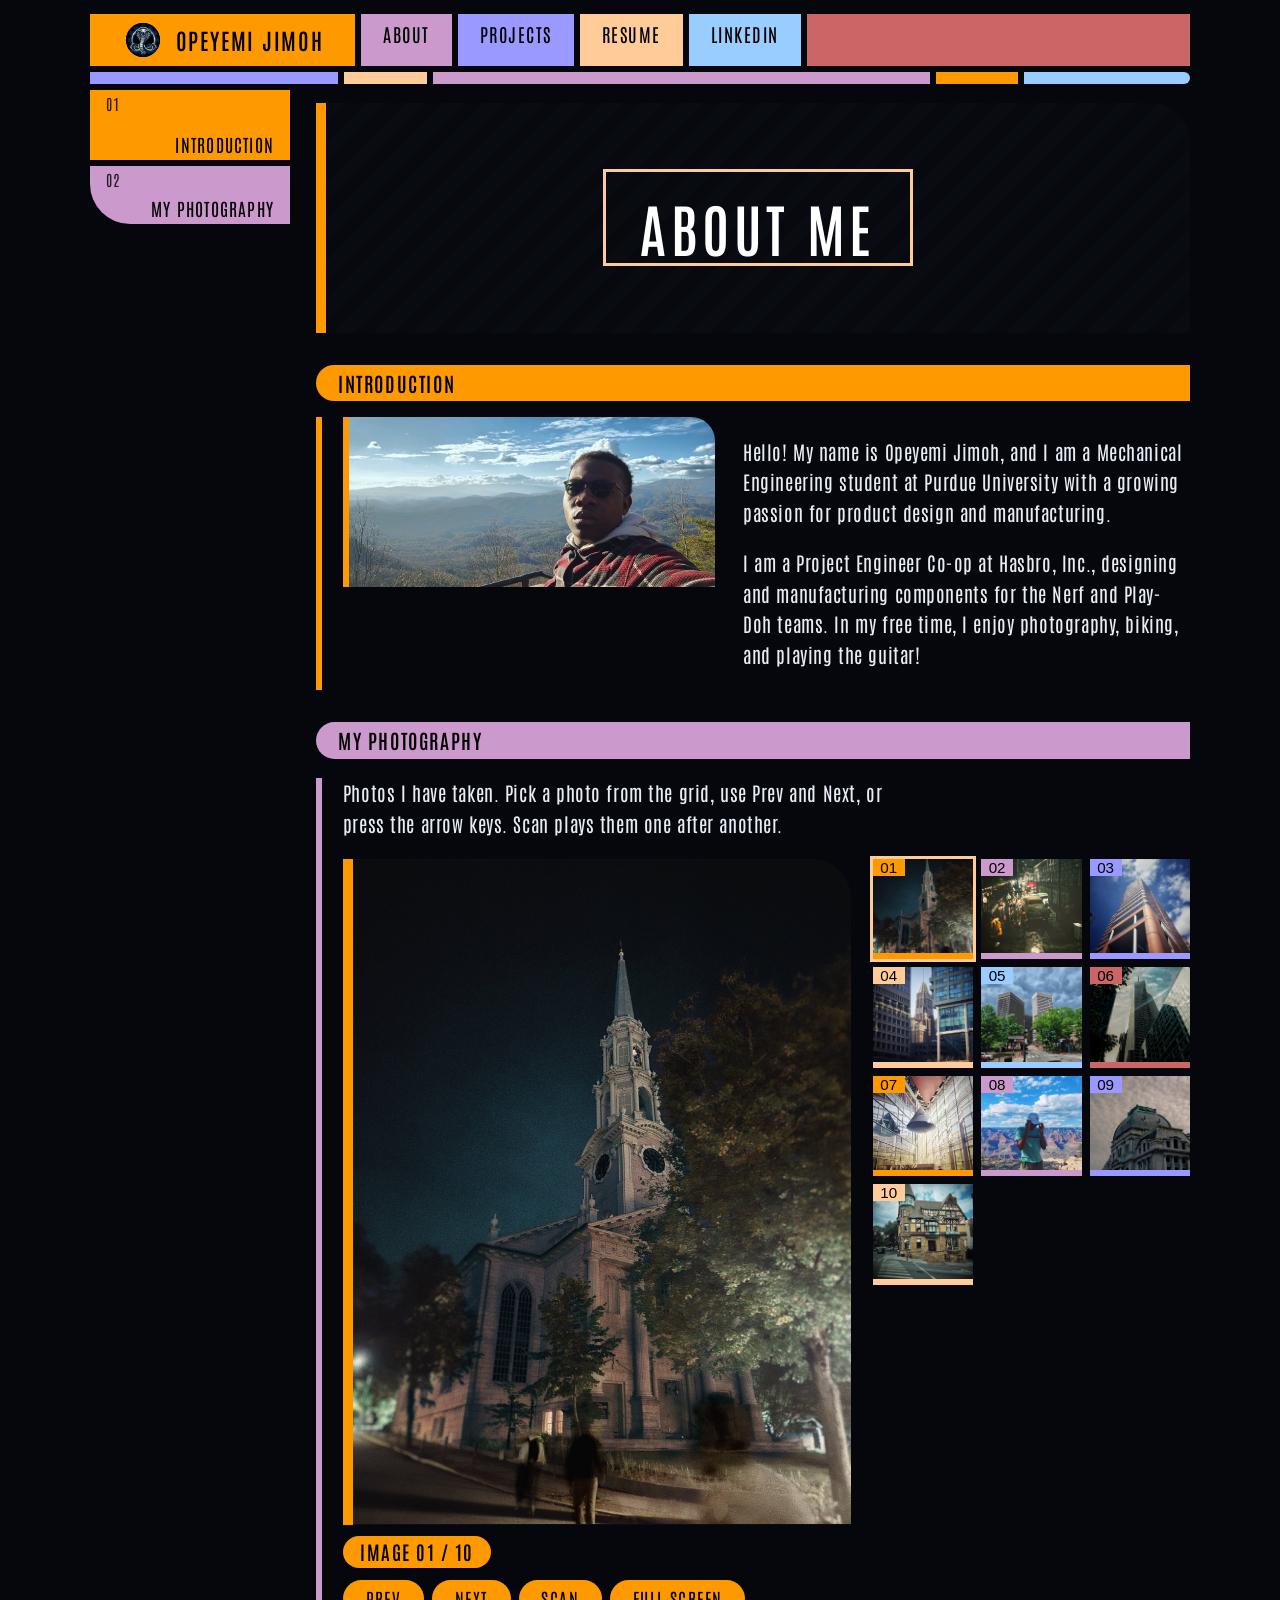
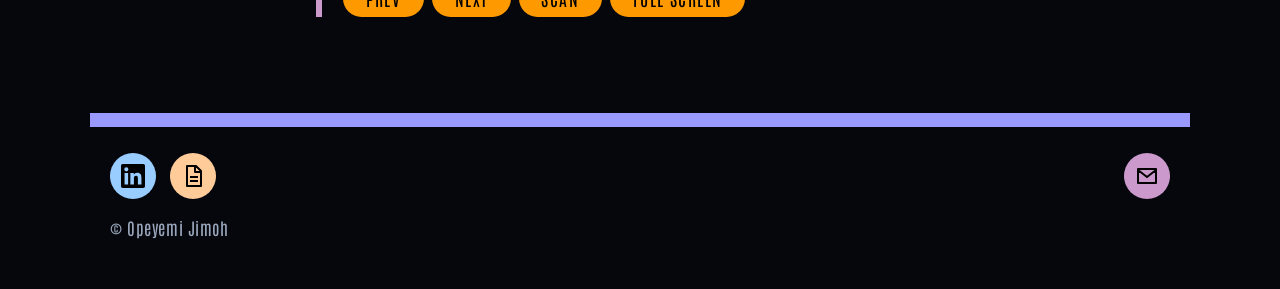
==== about.html @ 586924a4 "Add files via upload First Posting of Engineering Portfolio" ====
<!DOCTYPE html>
<html lang="en"><head><meta charset="utf-8"><meta name="viewport" content="width=device-width, initial-scale=1">
<title>About</title><meta name="description" content="Portfolio of Opeyemi Jimoh, mechanical engineering student at Purdue University.">
<link rel="preconnect" href="https://fonts.googleapis.com"><link rel="preconnect" href="https://fonts.gstatic.com" crossorigin>
<link rel="stylesheet" href="https://fonts.googleapis.com/css2?family=Antonio:wght@400;500;600;700&display=swap">
<link rel="stylesheet" href="assets/css/lcars.css"></head><body>
<header class="bar"><a href="index.html" class="cap"><span class="mark">OJ<img src="images/logo.png" alt="" onerror="this.remove()"></span>Opeyemi Jimoh</a><a href="about.html">About</a><a href="index.html#projects">Projects</a><a href="resume.html">Resume</a><a href="https://www.linkedin.com/in/opeyemi-j">LinkedIn</a><span class="fill"></span></header>
<div class="seg"><i style="--c:var(--p);flex:3"></i><i style="--c:var(--pe);flex:1"></i><i style="--c:var(--l);flex:6"></i><i style="--c:var(--o);flex:1"></i><i style="--c:var(--b);flex:2"></i></div><div class="layout"><aside class="rail"><a href="#introduction" style="--c:var(--o)"><span>01</span>Introduction</a><a href="#my-photography" style="--c:var(--l)"><span>02</span>My photography</a></aside><main class="page"><div class="banner"><div class="frame"><h1>About me</h1></div></div><section class="panel" style="--c:var(--o)" id="introduction"><h2>Introduction</h2><div class="pb"><div class="split rev"><figure class="image slot" style="--ar:2.2/1"><span class="ph">images/headshot.jpg</span><img src="images/headshot.jpg" alt="Opeyemi Jimoh" onerror="this.remove()"></figure><div><p>Hello! My name is Opeyemi Jimoh, and I am a Mechanical Engineering student at Purdue University with a growing passion for product design and manufacturing.</p><p>I am a Project Engineer Co-op at Hasbro, Inc., designing and manufacturing components for the Nerf and Play-Doh teams. In my free time, I enjoy photography, biking, and playing the guitar!</p></div></div>
</div></section>
<section class="panel" style="--c:var(--l)" id="my-photography"><h2>My photography</h2><div class="pb"><p>Photos I have taken. Pick a photo from the grid, use Prev and Next, or press the arrow keys. Scan plays them one after another.</p><div id="viewer" class="vw"></div><noscript><p>Turn on JavaScript to use the photo viewer.</p></noscript><script src="assets/js/photos.js"></script><script src="assets/js/gallery.js"></script></div></section>
</main></div>
<footer><div class="bar"><span class="fill"></span></div><div class="wrap foot"><div class="icons"><a class="ico" style="--c:var(--b)" href="https://www.linkedin.com/in/opeyemi-j" title="LinkedIn" aria-label="LinkedIn"><svg viewBox="0 0 24 24" aria-hidden="true"><path fill="currentColor" d="M20.447 20.452h-3.554v-5.569c0-1.328-.027-3.037-1.852-3.037-1.853 0-2.136 1.445-2.136 2.939v5.667H9.351V9h3.414v1.561h.046c.477-.9 1.637-1.85 3.37-1.85 3.601 0 4.267 2.37 4.267 5.455v6.286zM5.337 7.433a2.062 2.062 0 01-2.063-2.065 2.064 2.064 0 112.063 2.065zm1.782 13.019H3.555V9h3.564v11.452zM22.225 0H1.771C.792 0 0 .774 0 1.729v20.542C0 23.227.792 24 1.771 24h20.451C23.2 24 24 23.227 24 22.271V1.729C24 .774 23.2 0 22.222 0h.003z"/></svg></a><a class="ico" style="--c:var(--pe)" href="resume.html" title="Resume" aria-label="Resume"><svg viewBox="0 0 24 24" aria-hidden="true"><path fill="none" stroke="currentColor" stroke-width="2" stroke-linejoin="round" d="M6 2h9l5 5v15H6zM14 2v6h6M9 13h8M9 17h8"/></svg></a></div><a class="ico" style="--c:var(--l)" href="mailto:abdulrahman.jimoh@outlook.com" title="Email" aria-label="Email"><svg viewBox="0 0 24 24" aria-hidden="true"><path fill="none" stroke="currentColor" stroke-width="2" stroke-linejoin="round" d="M3 5h18v14H3zM3 6l9 7 9-7"/></svg></a></div><div class="wrap small">&copy; Opeyemi Jimoh</div></footer>
<script src="assets/js/zoom.js"></script></body></html>
---- assets/css/lcars.css ----
:root{--bg:#05070d;--pn:#0d121c;--tx:#e8ecf4;--mut:#9aa6bb;--o:#ff9900;--l:#cc99cc;--p:#9999ff;--pe:#ffcc99;--r:#cc6666;--b:#99ccff;--c:var(--o)}
*{box-sizing:border-box}
body{margin:0;background:var(--bg);color:var(--tx);font:400 1.05rem/1.65 "Antonio","Arial Narrow",sans-serif}
h1,h2,h3,nav a,.btn,.num,.cap{font-family:"Antonio","Arial Narrow",sans-serif;text-transform:uppercase;letter-spacing:.07em;font-weight:600}
code,.mono,dt,.chips span,.facts li,.shot span{font-family:"Antonio","Arial Narrow",sans-serif}
a{color:var(--b)}a:focus-visible,.btn:focus-visible{outline:2px solid var(--pe);outline-offset:3px}
.wrap{max-width:1100px;margin:0 auto;padding:0 20px}
.bar{display:flex;flex-wrap:wrap;gap:6px;padding:14px 20px 0;max-width:1140px;margin:0 auto}
.bar a,.bar .fill{color:#000;text-decoration:none;padding:.35em 1.2em;font-size:1.05rem;border-radius:0}
.cap{background:var(--o);border-radius:999px 0 0 999px;padding:.35em 1.4em .35em 1.6em!important;font-size:1.3rem!important;display:flex;align-items:center;gap:.7em}
.cap img{height:1.7em;width:1.7em;border-radius:50%}
.bar a:nth-of-type(2){background:var(--l)}.bar a:nth-of-type(3){background:var(--p)}.bar a:nth-of-type(4){background:var(--pe)}.bar a:nth-of-type(5){background:var(--b)}
.bar a:hover{filter:brightness(1.2)}
.fill{flex:1;min-width:30px;background:var(--r);border-radius:0 999px 999px 0}
.hero{padding:3.2rem 0 2rem}
.hero h1{font-size:clamp(2.6rem,8vw,5rem);line-height:1;margin:0 0 1.4rem;color:var(--pe)}
.read{display:grid;grid-template-columns:repeat(auto-fit,minmax(230px,1fr));gap:12px;margin:0}
.read div{border-left:6px solid var(--c);background:var(--pn);padding:.5em 1em}
.read dt{font-size:.75rem;color:var(--c)}.read dd{margin:0}
.sec{display:flex;gap:12px;align-items:center;margin:2.5rem 0 1.5rem;color:#000;background:var(--o);border-radius:999px 0 0 999px;padding:.1em 1.2em;font-size:1.3rem}
.sec h2{margin:0;font-size:inherit}
.row{display:grid;grid-template-columns:1.15fr 1fr;gap:32px;align-items:center;margin:0 0 3.2rem}
.row:nth-child(even) .shot{order:2}
.shot{position:relative;aspect-ratio:16/10;background:repeating-linear-gradient(135deg,var(--pn) 0 14px,#0a0e16 14px 28px);border-left:10px solid var(--c);border-radius:0 34px 0 0;overflow:hidden;display:grid;place-items:center;color:var(--mut);font-size:.8rem;text-align:center}
.shot img{position:absolute;inset:0;width:100%;height:100%;object-fit:cover}
.num{color:var(--c);font-size:1rem;margin:0}.row h3{font-size:2.1rem;margin:.1em 0 .3em;line-height:1.1}
.chips{display:flex;flex-wrap:wrap;gap:8px;margin:1em 0}.chips span{border:1px solid var(--c);color:var(--c);padding:.05em .7em;border-radius:99px;font-size:.78rem}
.btn{display:inline-block;background:var(--c);color:#000;padding:.4em 1.5em;border-radius:99px;text-decoration:none;font-size:1.05rem}
.btn:hover{filter:brightness(1.15)}
.page h1{font-size:clamp(2.2rem,6vw,3.6rem);margin:2.5rem 0 1rem;color:var(--pe);line-height:1.05}
.panel{margin:0 0 2rem}.panel>h2{background:var(--c);color:#000;border-radius:999px 0 0 999px;padding:.12em 1.1em;font-size:1.25rem;margin:0 0 1rem}
.pb{border-left:6px solid var(--c);padding-left:1.3rem}.pb>*{max-width:72ch}
ul{padding-left:1.2em}ul li::marker{color:var(--c);content:"\25AA  "}
.facts{display:flex;flex-wrap:wrap;gap:8px;list-style:none;padding:0;margin:0 0 1.5rem}.facts li{background:var(--pn);border-left:4px solid var(--o);padding:.25em .8em;font-size:.8rem}.facts li::marker{content:""}
.todo{border:1px dashed var(--o);color:var(--o);padding:.8em 1em;font-style:italic}
.metrics{display:grid;grid-template-columns:repeat(auto-fit,minmax(200px,1fr));gap:12px;max-width:none!important;margin:1rem 0}
.metrics div{background:var(--pn);border-top:6px solid var(--c);padding:.8em 1em}.metrics b{display:block;font:600 2rem "Antonio",sans-serif;color:var(--c)}.metrics span{color:var(--mut);font-size:.9rem}
table{border-collapse:collapse;width:100%;max-width:none!important;font-size:.95rem}th,td{text-align:left;padding:.5em .8em;border-bottom:1px solid #1d2635}th{color:var(--c);font:600 .8rem "Antonio","Arial Narrow",sans-serif}
.image{margin:1.5rem 0}.image img{width:100%;height:auto;border-radius:0 24px 0 0;display:block}.image figcaption{color:var(--mut);font-size:.85rem;margin-top:.4em}
.image:not(:has(img)){display:none}.image.main{max-width:640px;margin:1.5rem auto}
.image.left,.image.right{width:40%;margin:0 0 1em}.image.left{float:left;margin-right:1.5em}.image.right{float:right;margin-left:1.5em}
.panel{clear:both}
.resume-row{display:grid;grid-template-columns:1fr auto;gap:.1em 2em;padding:.8em 0;border-top:1px solid #1d2635}.resume-row h3{margin:0;font-size:1.1rem}.resume-row p{margin:0;color:var(--mut)}.resume-row .when{grid-row:1/span 2;grid-column:2;text-align:right;font:.85rem "Antonio","Arial Narrow",sans-serif;color:var(--c)}
.actions{margin:2rem 0;padding:0;list-style:none;display:flex;gap:10px;flex-wrap:wrap}.actions li::marker{content:""}
footer{margin-top:4rem;padding:0 0 3rem}footer .bar{padding:0 20px 18px}footer .fill{height:14px;padding:0;background:var(--p)}footer .wrap{display:flex;gap:1.5rem;flex-wrap:wrap;color:var(--mut);font-size:.9rem}
@media(max-width:760px){.row{grid-template-columns:1fr}.row:nth-child(even) .shot{order:0}.image.left,.image.right{float:none;width:100%;margin:1em 0}.resume-row{grid-template-columns:1fr}.resume-row .when{grid-row:auto;grid-column:1;text-align:left}.bar a{flex:1 1 auto;text-align:center}.cap{flex-basis:100%;border-radius:999px!important}.fill{display:none}}
@media(prefers-reduced-motion:reduce){*{transition:none!important}}
.mark{position:relative;display:grid;place-items:center;width:1.9em;height:1.9em;border-radius:50%;background:#000;color:var(--o);font-size:.8em;overflow:hidden;flex:none}
.mark img{position:absolute;inset:0;width:100%;height:100%;object-fit:cover;background:#000;border-radius:0}
.cap img{border-radius:0}
.split{display:grid;grid-template-columns:1.2fr 1fr;gap:28px;align-items:start;max-width:none!important}.split.wide{grid-template-columns:1fr 1.8fr}.split .image{margin:0}
.cap2{color:var(--mut);font-size:.85rem;margin:.4em 0 0}
.trio{display:grid;grid-template-columns:repeat(auto-fit,minmax(210px,1fr));gap:18px;margin:1.5rem 0;max-width:none!important}
.card h3{margin:.6em 0 .2em;font-size:1.2rem;color:var(--c)}.card p{margin:.1em 0;color:var(--mut);font-size:.9rem}
.image.slot,.image.slot:not(:has(img)){display:grid;position:relative;aspect-ratio:var(--ar,4/3);background:repeating-linear-gradient(135deg,var(--pn) 0 14px,#0a0e16 14px 28px);border:1px dashed var(--c);border-left:6px solid var(--c);border-radius:0 24px 0 0;overflow:hidden;place-items:center;margin:0;max-width:none}
.slot .ph{color:var(--mut);font:.75rem "Antonio","Arial Narrow",sans-serif;text-align:center;padding:.5em}
.slot img{position:absolute;inset:0;width:100%;height:100%;object-fit:contain;background:#0a0e16;border-radius:0}
@media(max-width:760px){.split,.split.wide{grid-template-columns:1fr}}
footer .foot{justify-content:space-between;align-items:center;padding-top:.5rem}
.icons{display:flex;gap:14px}
.ico{display:grid;place-items:center;width:46px;height:46px;border-radius:50%;background:var(--c);color:#000;transition:transform .15s}
.ico svg{width:24px;height:24px}.ico:hover{transform:translateY(-2px);filter:brightness(1.15)}
footer .small{margin-top:1rem;font-size:.85rem}

/* One typeface everywhere: Antonio. Labels are uppercase, reading text is sentence case. */
body{font-family:"Antonio","Arial Narrow",sans-serif;font-weight:400;font-size:1.2rem;line-height:1.6;letter-spacing:.03em}
h1,h2,h3,nav a,.btn,.num,.cap,dt,th,.chips span,.facts li,.shot span,.ph,.resume-row .when,.metrics span,.bar a{font-family:"Antonio","Arial Narrow",sans-serif;text-transform:uppercase;letter-spacing:.08em}
.chips span{font-size:.95rem}.facts li{font-size:1rem}.read dt,th{font-size:.95rem}.slot .ph,.shot{font-size:.95rem}
.resume-row .when{font-size:1.05rem}.metrics span{font-size:1rem;color:var(--mut)}.card p,.cap2,footer .small,footer .wrap{font-size:1.05rem}
.row p,.pb p,.pb li,td{font-weight:400}
.bar a{font-size:1.15rem}.cap{font-size:1.4rem!important}
.stack{display:grid;gap:16px}.split .stack .image{margin:0}
.split.rev{grid-template-columns:1fr 1.2fr}
/* LCARS rail, segment bars */
.seg{display:flex;gap:6px;max-width:1140px;margin:6px auto 0;padding:0 20px}.seg i{height:12px;background:var(--c)}.seg i:last-child{border-radius:0 99px 99px 0}
.layout{display:grid;grid-template-columns:200px minmax(0,1fr);gap:26px;max-width:1140px;margin:0 auto;padding:0 20px}
.layout main{min-width:0}
.rail{display:flex;flex-direction:column;gap:6px;margin-top:6px;position:sticky;top:10px;align-self:start}
.rail a{display:flex;justify-content:space-between;align-items:flex-end;gap:.8em;min-height:58px;padding:.3em .9em;background:var(--c);color:#000;text-decoration:none;font-size:1.1rem;text-transform:uppercase;letter-spacing:.07em;text-align:right;line-height:1.1}
.rail a span{align-self:flex-start;font-size:.95rem;opacity:.8}.rail a:hover{filter:brightness(1.2)}
.rail a:first-child{border-radius:0 0 0 0;min-height:70px}.rail a:last-child{border-radius:0 0 0 40px}
.layout main.page h1{margin-top:1.2rem}.layout .hero{padding-top:1.6rem}
@media(max-width:900px){.layout{grid-template-columns:1fr;gap:0}.rail{flex-direction:row;overflow-x:auto;position:static;margin:10px 0}.rail a{min-height:44px;white-space:nowrap;flex:none}.rail a:last-child,.rail a:first-child{border-radius:0;min-height:44px}}
/* About banner and photo viewer */
.banner{display:grid;place-items:center;min-height:230px;margin:1.2rem 0 2rem;border-left:10px solid var(--o);border-radius:0 40px 0 0;background:linear-gradient(rgba(0,0,0,.35),rgba(0,0,0,.35)),url(../../images/about-banner.jpg) center/cover,repeating-linear-gradient(135deg,var(--pn) 0 14px,#0a0e16 14px 28px)}
.banner .frame{border:3px solid var(--pe);padding:.3em 1.8em}.page .banner h1{margin:0;color:#fff;font-size:clamp(2.2rem,6vw,3.6rem)}
.vw{display:grid;grid-template-columns:minmax(0,1.6fr) minmax(0,1fr);gap:22px;max-width:none!important;--c:var(--o)}
.vw-screen{position:relative;aspect-ratio:3/2;background:#0a0e16;border-left:10px solid var(--c);border-radius:0 40px 0 0;overflow:hidden;display:grid;place-items:center}
.vw-screen img{position:absolute;inset:0;width:100%;height:100%;object-fit:contain}.vw-ph{color:var(--mut);font-size:.95rem;text-align:center;padding:1em}
.vw-read{display:flex;flex-wrap:wrap;gap:12px;align-items:center;margin:.7rem 0}.vw-read b{background:var(--c);color:#000;padding:.05em .9em;border-radius:99px;font-weight:600;letter-spacing:.08em;text-transform:uppercase}
.vw-ctl{display:flex;flex-wrap:wrap;gap:8px}.vw-ctl button{font:inherit;font-size:1.1rem;text-transform:uppercase;letter-spacing:.08em;background:var(--c);color:#000;border:0;border-radius:99px;padding:.25em 1.3em;cursor:pointer}
.vw-ctl button:hover{filter:brightness(1.2)}.vw-ctl button:focus-visible,.vw-grid button:focus-visible{outline:2px solid var(--pe);outline-offset:3px}
.vw-grid{display:grid;grid-template-columns:repeat(auto-fill,minmax(92px,1fr));gap:8px;align-content:start}
.vw-grid button{position:relative;aspect-ratio:1;border:0;padding:0;background:#0a0e16;cursor:pointer;border-bottom:6px solid var(--c)}
.vw-grid img{width:100%;height:100%;object-fit:cover;display:block}.vw-grid span{position:absolute;left:0;top:0;background:var(--c);color:#000;font-size:.95rem;padding:0 .5em}
.vw-grid button[aria-current=true]{outline:3px solid var(--pe)}
@media(max-width:760px){.vw{grid-template-columns:1fr}}
ol{padding-left:1.4em}ol li::marker{color:var(--c);font-weight:600}ol li{margin-bottom:.5em}
.metrics span strong{color:var(--tx);font-weight:600}

/* Image fit fixes: nothing is cropped, frames follow each image */
.shot{aspect-ratio:var(--ar,16/10)}
.shot img{object-fit:contain;background:#0a0e16}
.image.slot{display:block;aspect-ratio:auto;background:#0a0e16;border:0;border-left:6px solid var(--c);border-radius:0 24px 0 0;overflow:hidden}
.image.slot img{position:static;display:block;width:100%;height:auto;max-height:560px;object-fit:contain;background:#0a0e16;cursor:zoom-in}
.image.slot .ph{display:none}
.image.slot:not(:has(img)){display:grid;aspect-ratio:var(--ar,4/3);background:repeating-linear-gradient(135deg,var(--pn) 0 14px,#0a0e16 14px 28px);border:1px dashed var(--c);border-left:6px solid var(--c);place-items:center}
.image.slot:not(:has(img)) .ph{display:block}
.trio,.split,.stack{align-items:start}
.image img{cursor:zoom-in}
/* Photo viewer: tall screen for portrait photos, no path text behind photos */
.vw-screen{aspect-ratio:auto;height:min(74vh,680px)}
.vw-screen img{background:#0a0e16;cursor:zoom-in}
/* Click-to-enlarge */
.zoom{position:fixed;inset:0;z-index:50;background:rgba(0,0,0,.94);display:none;place-items:center;cursor:zoom-out}
.zoom.open{display:grid}.zoom img{max-width:96vw;max-height:92vh;object-fit:contain}
.zoom button{position:absolute;top:14px;right:18px;font:inherit;font-size:1.1rem;text-transform:uppercase;letter-spacing:.08em;background:var(--o);color:#000;border:0;border-radius:99px;padding:.2em 1.2em;cursor:pointer}
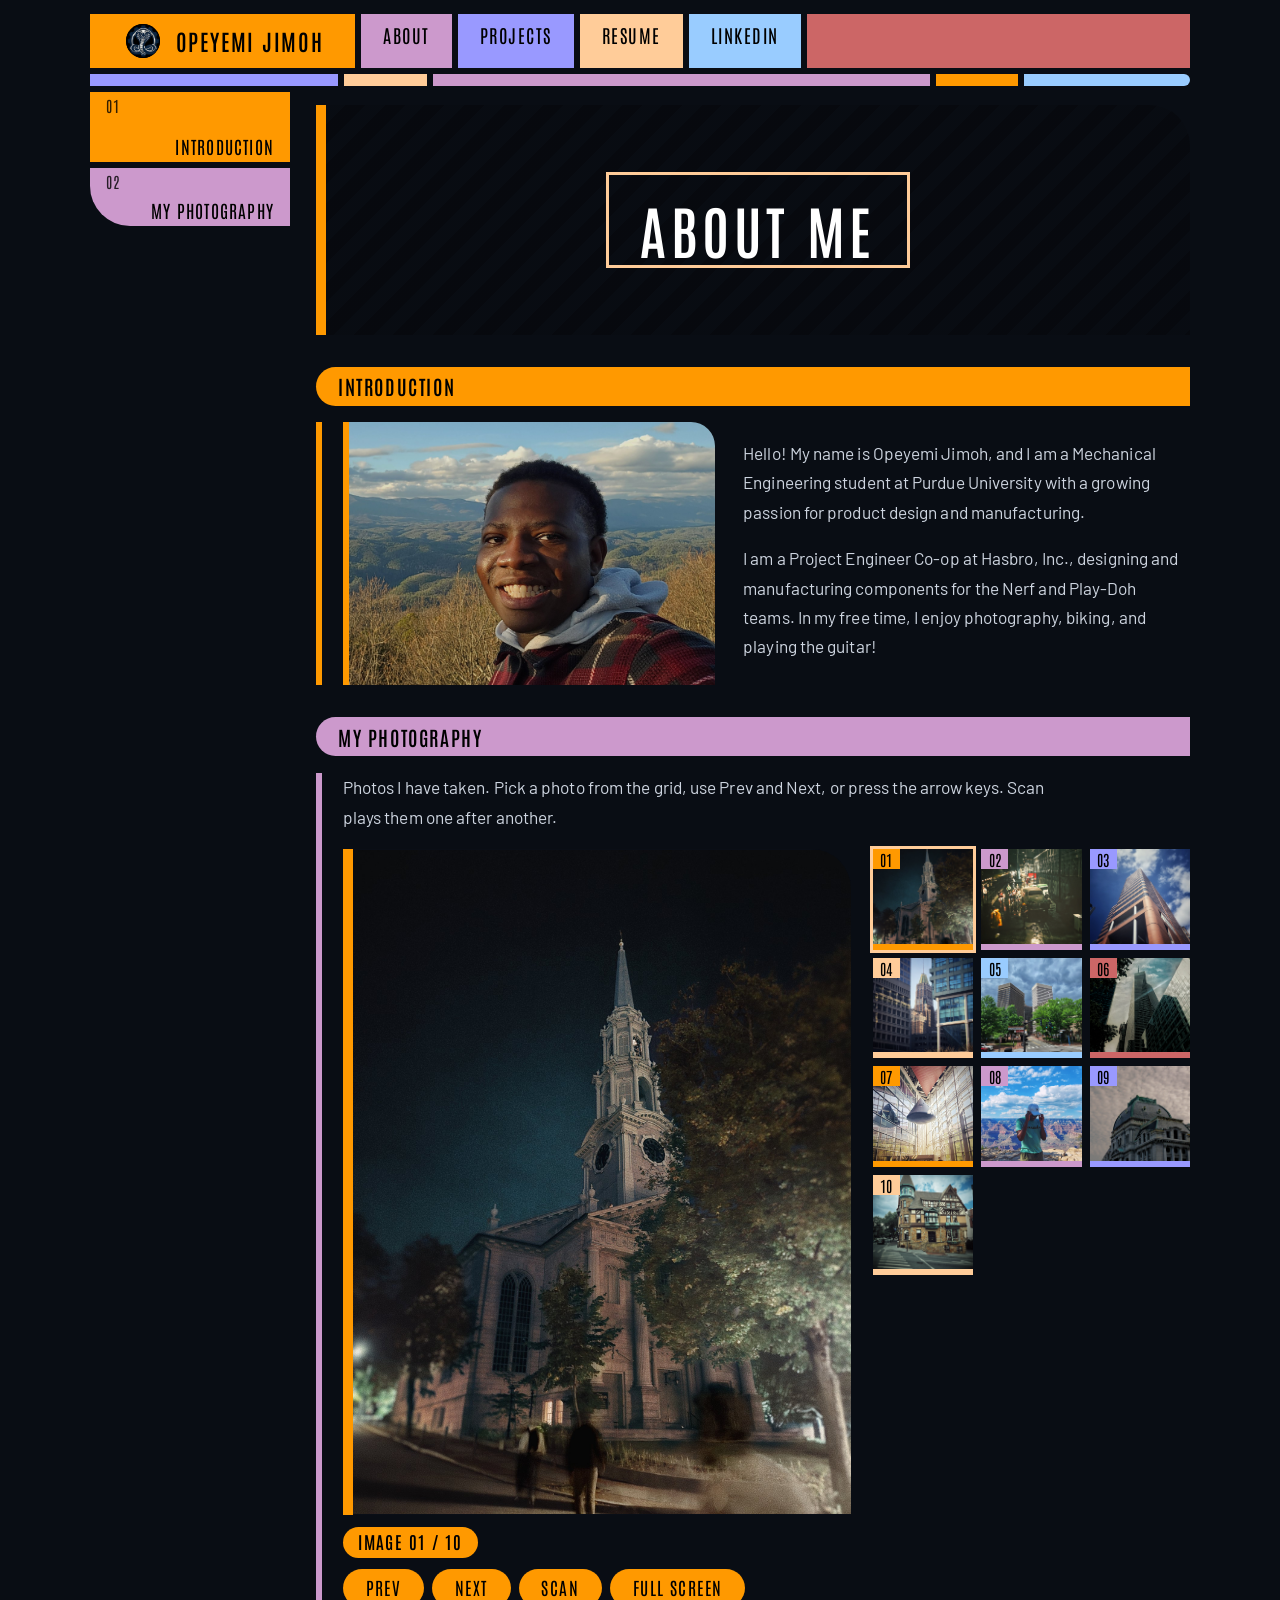
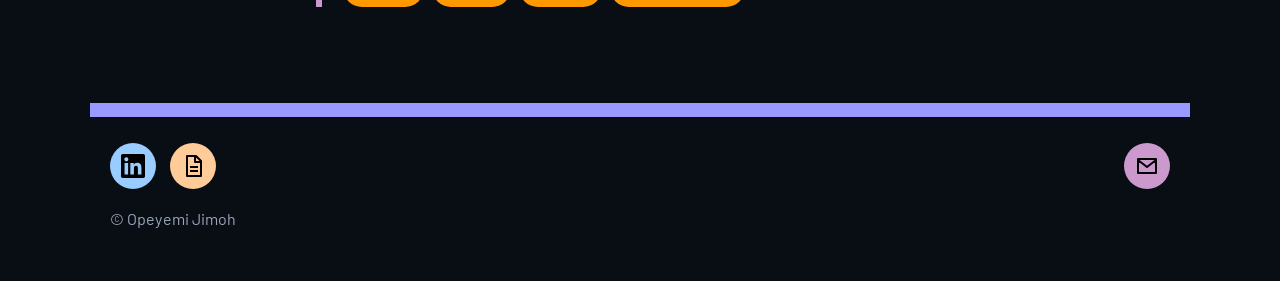
==== commit d1828c8f: "Add files via upload" ====
--- a/about.html
+++ b/about.html
@@ -2,12 +2,12 @@
 <html lang="en"><head><meta charset="utf-8"><meta name="viewport" content="width=device-width, initial-scale=1">
 <title>About</title><meta name="description" content="Portfolio of Opeyemi Jimoh, mechanical engineering student at Purdue University.">
 <link rel="preconnect" href="https://fonts.googleapis.com"><link rel="preconnect" href="https://fonts.gstatic.com" crossorigin>
-<link rel="stylesheet" href="https://fonts.googleapis.com/css2?family=Antonio:wght@400;500;600;700&display=swap">
+<link rel="stylesheet" href="https://fonts.googleapis.com/css2?family=Antonio:wght@400;500;600;700&family=Barlow:wght@400;600&display=swap">
 <link rel="stylesheet" href="assets/css/lcars.css"></head><body>
-<header class="bar"><a href="index.html" class="cap"><span class="mark">OJ<img src="images/logo.png" alt="" onerror="this.remove()"></span>Opeyemi Jimoh</a><a href="about.html">About</a><a href="index.html#projects">Projects</a><a href="resume.html">Resume</a><a href="https://www.linkedin.com/in/opeyemi-j">LinkedIn</a><span class="fill"></span></header>
+<header class="bar"><a href="index.html" class="cap"><span class="mark">OJ<img src="images/logo.png" alt="" onerror="this.remove()"></span>Opeyemi Jimoh</a><a href="about.html">About</a><a href="index.html#projects">Projects</a><a href="resume.html">Resume</a><a href="https://www.linkedin.com/in/opeyemi-j" target="_blank" rel="noopener noreferrer">LinkedIn</a><span class="fill"></span></header>
 <div class="seg"><i style="--c:var(--p);flex:3"></i><i style="--c:var(--pe);flex:1"></i><i style="--c:var(--l);flex:6"></i><i style="--c:var(--o);flex:1"></i><i style="--c:var(--b);flex:2"></i></div><div class="layout"><aside class="rail"><a href="#introduction" style="--c:var(--o)"><span>01</span>Introduction</a><a href="#my-photography" style="--c:var(--l)"><span>02</span>My photography</a></aside><main class="page"><div class="banner"><div class="frame"><h1>About me</h1></div></div><section class="panel" style="--c:var(--o)" id="introduction"><h2>Introduction</h2><div class="pb"><div class="split rev"><figure class="image slot" style="--ar:2.2/1"><span class="ph">images/headshot.jpg</span><img src="images/headshot.jpg" alt="Opeyemi Jimoh" onerror="this.remove()"></figure><div><p>Hello! My name is Opeyemi Jimoh, and I am a Mechanical Engineering student at Purdue University with a growing passion for product design and manufacturing.</p><p>I am a Project Engineer Co-op at Hasbro, Inc., designing and manufacturing components for the Nerf and Play-Doh teams. In my free time, I enjoy photography, biking, and playing the guitar!</p></div></div>
 </div></section>
 <section class="panel" style="--c:var(--l)" id="my-photography"><h2>My photography</h2><div class="pb"><p>Photos I have taken. Pick a photo from the grid, use Prev and Next, or press the arrow keys. Scan plays them one after another.</p><div id="viewer" class="vw"></div><noscript><p>Turn on JavaScript to use the photo viewer.</p></noscript><script src="assets/js/photos.js"></script><script src="assets/js/gallery.js"></script></div></section>
 </main></div>
-<footer><div class="bar"><span class="fill"></span></div><div class="wrap foot"><div class="icons"><a class="ico" style="--c:var(--b)" href="https://www.linkedin.com/in/opeyemi-j" title="LinkedIn" aria-label="LinkedIn"><svg viewBox="0 0 24 24" aria-hidden="true"><path fill="currentColor" d="M20.447 20.452h-3.554v-5.569c0-1.328-.027-3.037-1.852-3.037-1.853 0-2.136 1.445-2.136 2.939v5.667H9.351V9h3.414v1.561h.046c.477-.9 1.637-1.85 3.37-1.85 3.601 0 4.267 2.37 4.267 5.455v6.286zM5.337 7.433a2.062 2.062 0 01-2.063-2.065 2.064 2.064 0 112.063 2.065zm1.782 13.019H3.555V9h3.564v11.452zM22.225 0H1.771C.792 0 0 .774 0 1.729v20.542C0 23.227.792 24 1.771 24h20.451C23.2 24 24 23.227 24 22.271V1.729C24 .774 23.2 0 22.222 0h.003z"/></svg></a><a class="ico" style="--c:var(--pe)" href="resume.html" title="Resume" aria-label="Resume"><svg viewBox="0 0 24 24" aria-hidden="true"><path fill="none" stroke="currentColor" stroke-width="2" stroke-linejoin="round" d="M6 2h9l5 5v15H6zM14 2v6h6M9 13h8M9 17h8"/></svg></a></div><a class="ico" style="--c:var(--l)" href="mailto:abdulrahman.jimoh@outlook.com" title="Email" aria-label="Email"><svg viewBox="0 0 24 24" aria-hidden="true"><path fill="none" stroke="currentColor" stroke-width="2" stroke-linejoin="round" d="M3 5h18v14H3zM3 6l9 7 9-7"/></svg></a></div><div class="wrap small">&copy; Opeyemi Jimoh</div></footer>
-<script src="assets/js/zoom.js"></script></body></html>
+<footer><div class="bar"><span class="fill"></span></div><div class="wrap foot"><div class="icons"><a class="ico" style="--c:var(--b)" href="https://www.linkedin.com/in/opeyemi-j" target="_blank" rel="noopener noreferrer" title="LinkedIn" aria-label="LinkedIn"><svg viewBox="0 0 24 24" aria-hidden="true"><path fill="currentColor" d="M20.447 20.452h-3.554v-5.569c0-1.328-.027-3.037-1.852-3.037-1.853 0-2.136 1.445-2.136 2.939v5.667H9.351V9h3.414v1.561h.046c.477-.9 1.637-1.85 3.37-1.85 3.601 0 4.267 2.37 4.267 5.455v6.286zM5.337 7.433a2.062 2.062 0 01-2.063-2.065 2.064 2.064 0 112.063 2.065zm1.782 13.019H3.555V9h3.564v11.452zM22.225 0H1.771C.792 0 0 .774 0 1.729v20.542C0 23.227.792 24 1.771 24h20.451C23.2 24 24 23.227 24 22.271V1.729C24 .774 23.2 0 22.222 0h.003z"/></svg></a><a class="ico" style="--c:var(--pe)" href="resume.html" title="Resume" aria-label="Resume"><svg viewBox="0 0 24 24" aria-hidden="true"><path fill="none" stroke="currentColor" stroke-width="2" stroke-linejoin="round" d="M6 2h9l5 5v15H6zM14 2v6h6M9 13h8M9 17h8"/></svg></a></div><a class="ico" style="--c:var(--l)" href="mailto:abdulrahman.jimoh@outlook.com" title="Email" aria-label="Email"><svg viewBox="0 0 24 24" aria-hidden="true"><path fill="none" stroke="currentColor" stroke-width="2" stroke-linejoin="round" d="M3 5h18v14H3zM3 6l9 7 9-7"/></svg></a></div><div class="wrap small">&copy; Opeyemi Jimoh</div></footer>
+<script src="assets/js/zoom.js"></script><script src="assets/js/scroll.js"></script></body></html>
--- a/assets/css/lcars.css
+++ b/assets/css/lcars.css
@@ -115,3 +115,22 @@
 .zoom{position:fixed;inset:0;z-index:50;background:rgba(0,0,0,.94);display:none;place-items:center;cursor:zoom-out}
 .zoom.open{display:grid}.zoom img{max-width:96vw;max-height:92vh;object-fit:contain}
 .zoom button{position:absolute;top:14px;right:18px;font:inherit;font-size:1.1rem;text-transform:uppercase;letter-spacing:.08em;background:var(--o);color:#000;border:0;border-radius:99px;padding:.2em 1.2em;cursor:pointer}
+
+/* Readable paragraphs: Antonio stays on headings and labels */
+:root{--bg:#090d14;--tx:#cdd4df}
+body{font-family:Barlow,"Segoe UI",Arial,sans-serif;font-size:1.08rem;line-height:1.7;letter-spacing:.005em;color:var(--tx)}
+h1,h2,h3,.rail a,.vw-ctl button,.vw-read b,.vw-grid span,.zoom button,.sec,.banner .frame{font-family:Antonio,"Arial Narrow",sans-serif}
+.rail a{letter-spacing:.07em}
+.hero h1,.page h1,h1,h2,h3{color:#e6ebf3}
+.hero h1,.page h1{color:var(--pe)}
+.read dd,.card p,.cap2,footer .wrap{font-size:1rem}
+.metrics span,.chips span,.facts li{letter-spacing:.06em}
+/* Why it matters callout */
+.why{margin:1.3rem 0 0;padding:.6em 1.1em .7em;background:var(--pn);border-left:6px solid var(--c);max-width:72ch}
+.why h3{margin:0 0 .15em;font-size:1.05rem;color:var(--c)}.why p{margin:0}
+/* Resume links */
+.resume-row h3 a{color:inherit;text-decoration:none;border-bottom:2px solid var(--c)}
+.resume-row h3 a::after{content:" \2192";color:var(--c)}
+.resume-row h3 a:hover{color:var(--c)}
+/* Phones: side-by-side sections stack, including the reversed ones */
+@media(max-width:760px){.split.rev,.split.wide,.split{grid-template-columns:1fr}}
